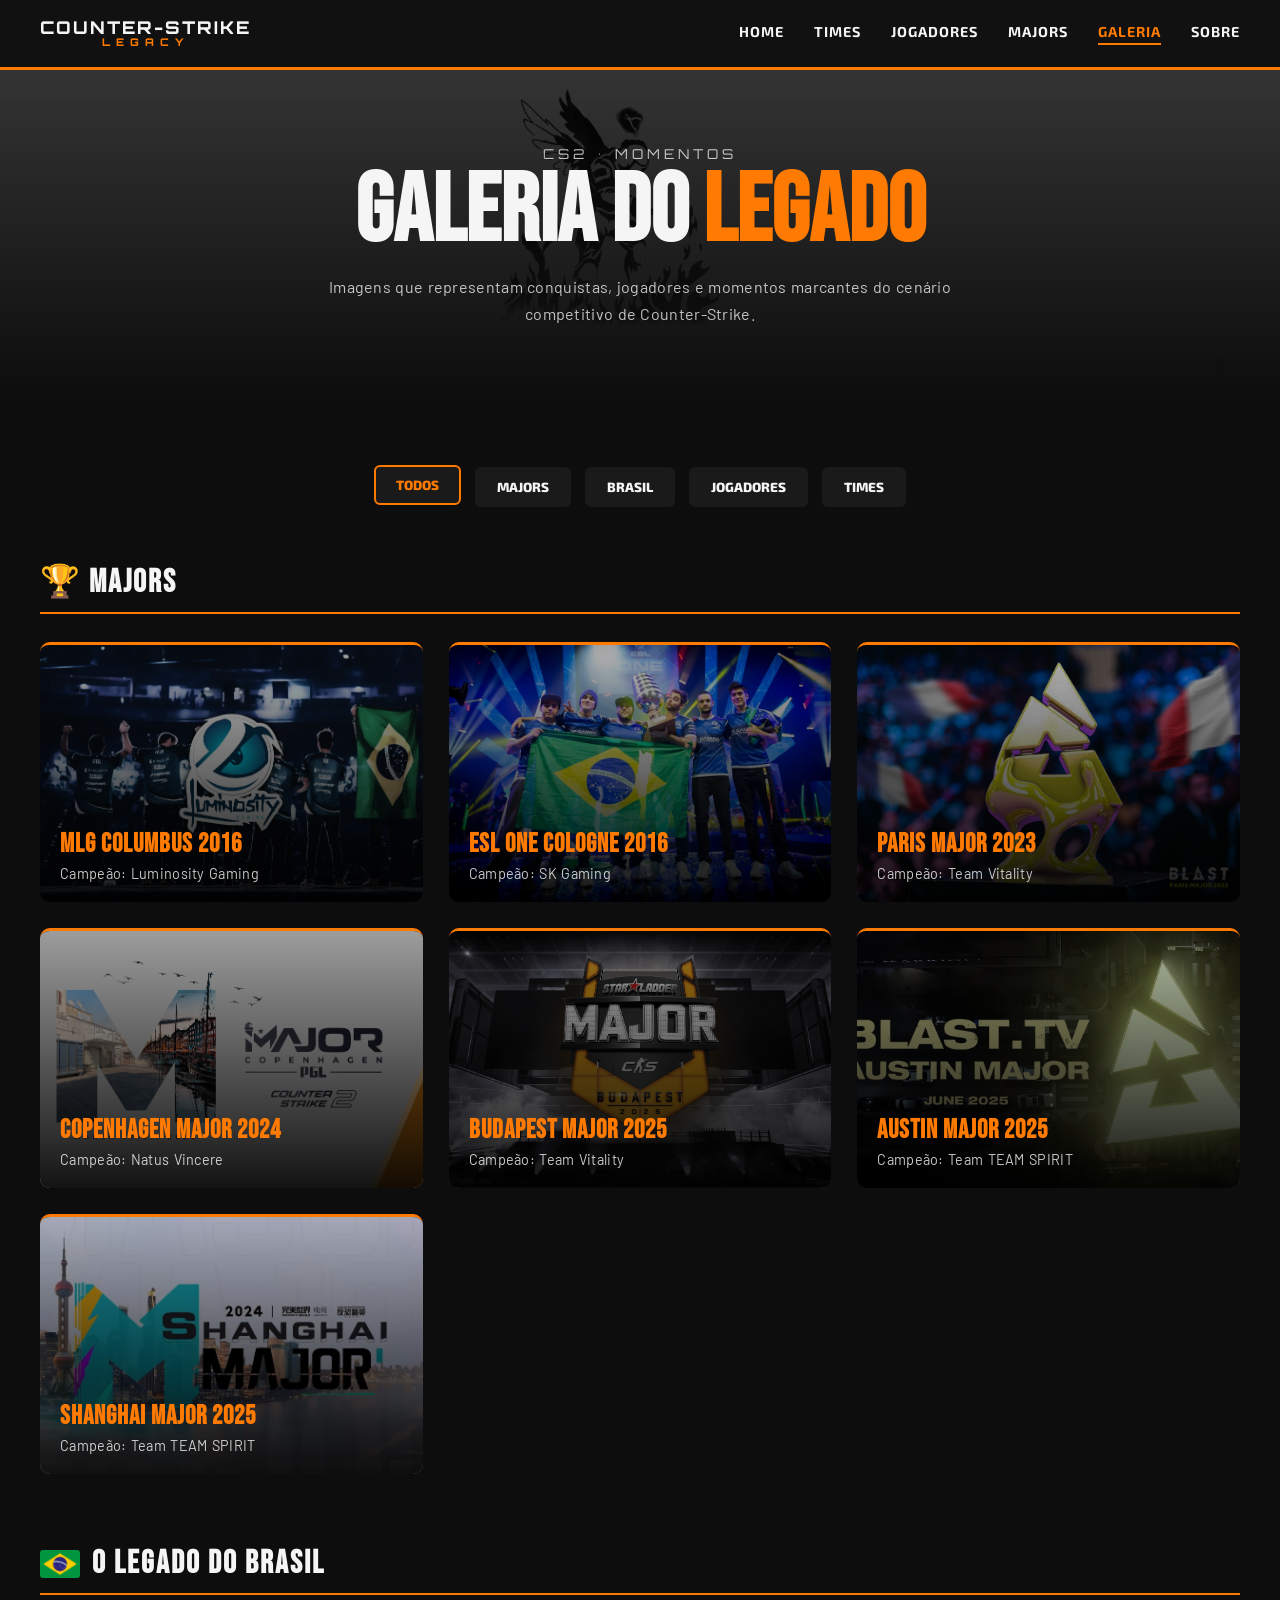
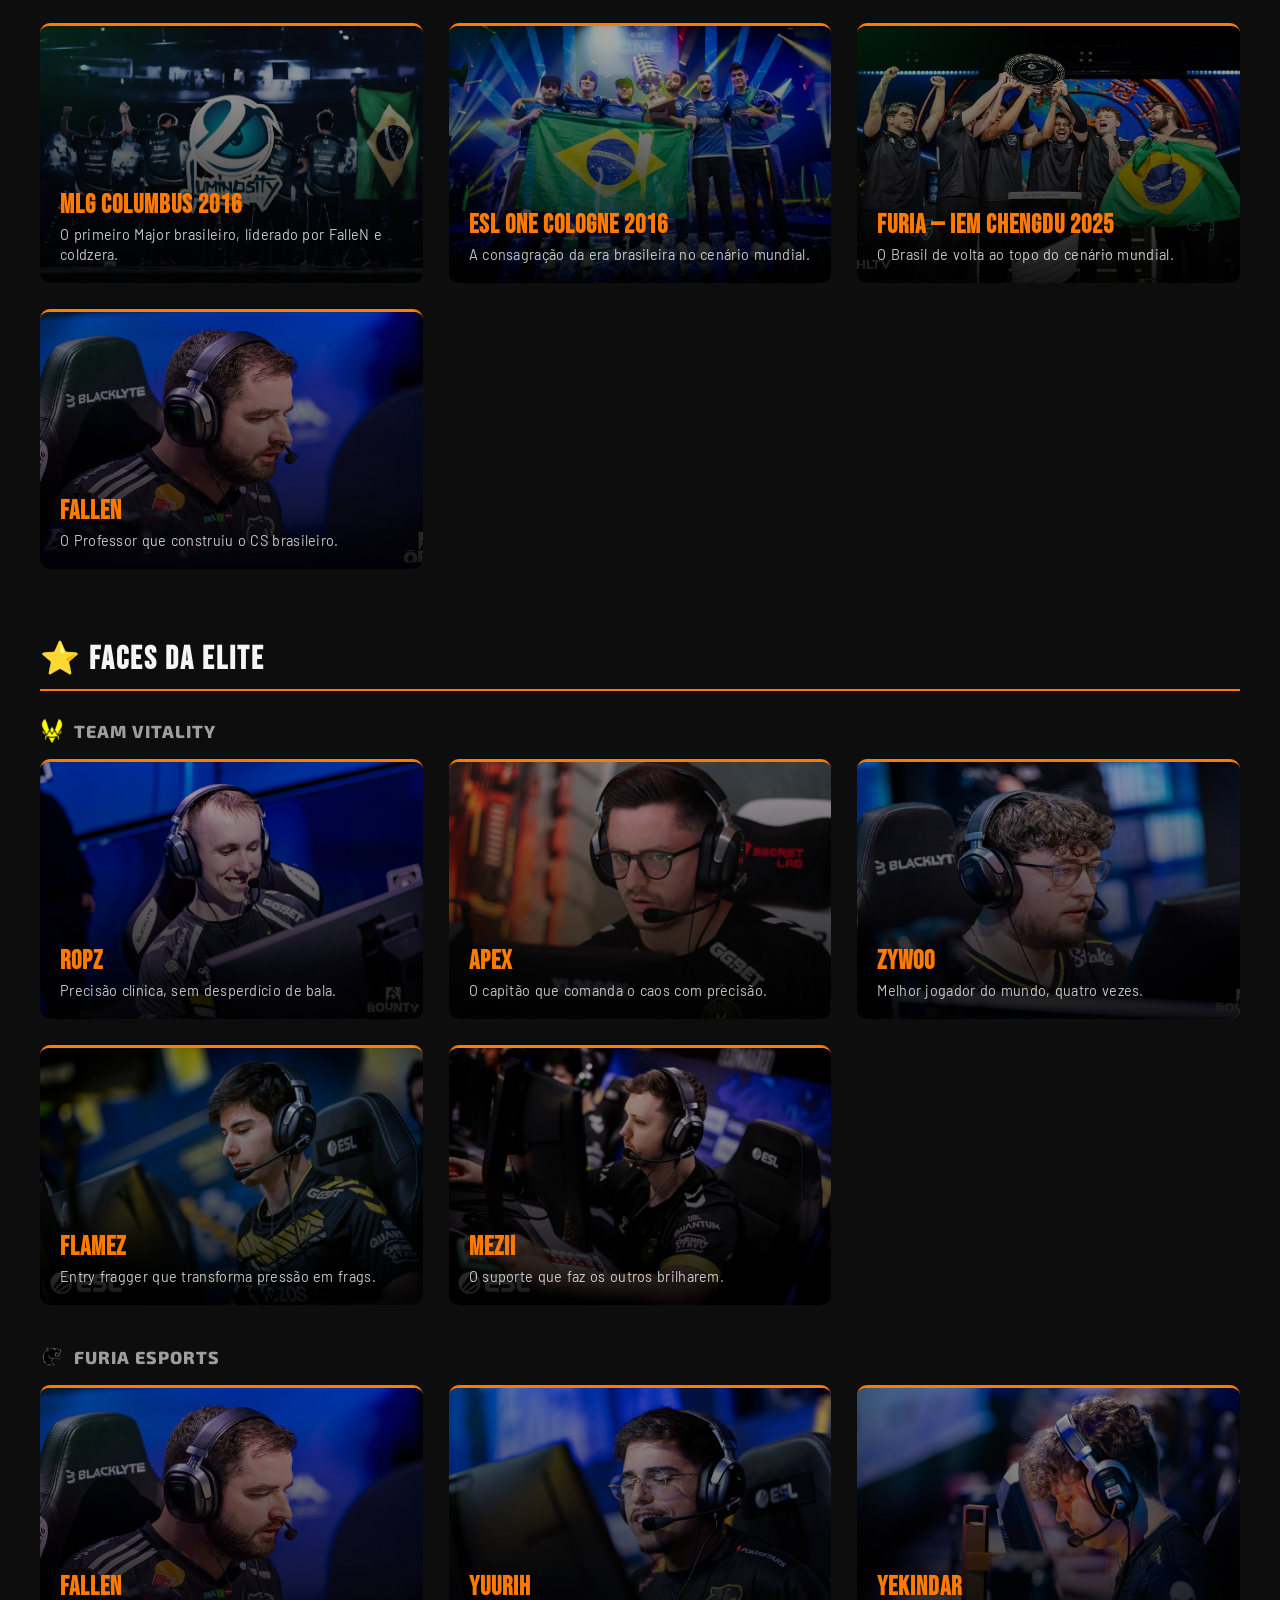
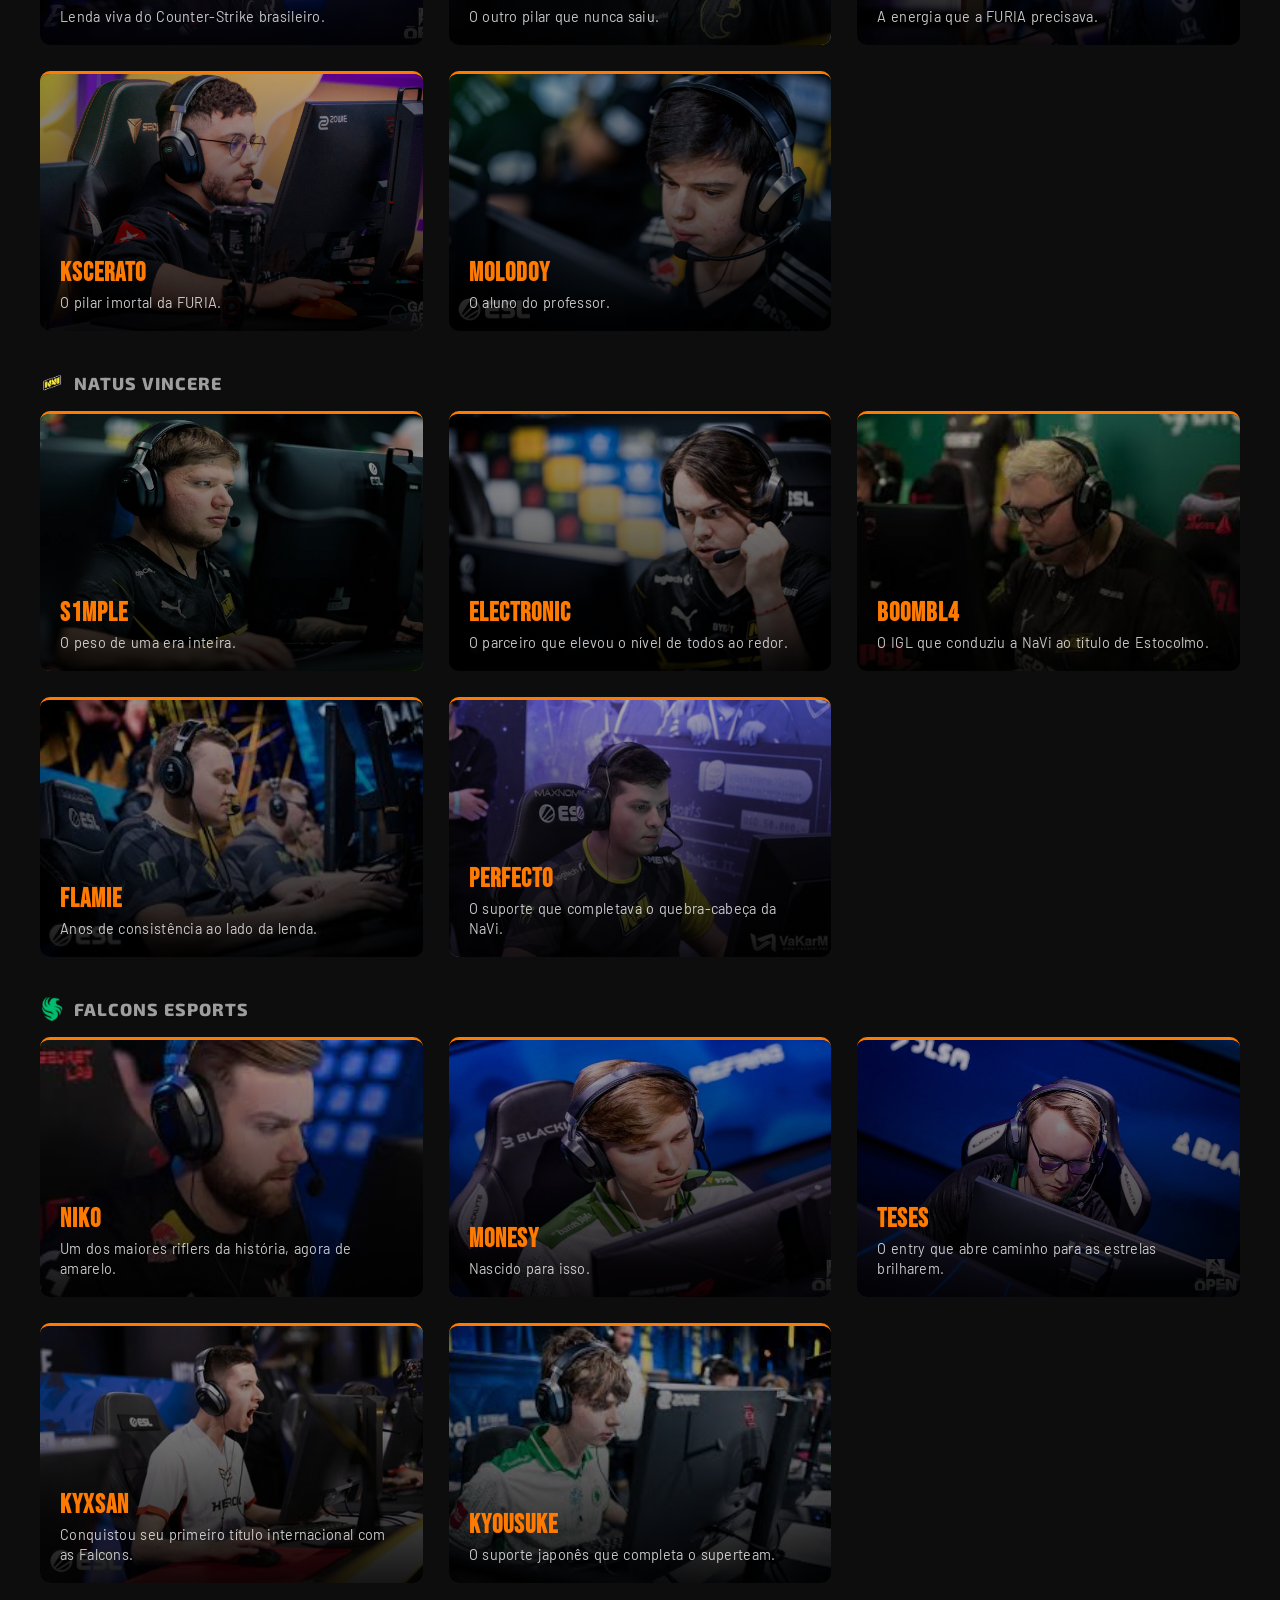
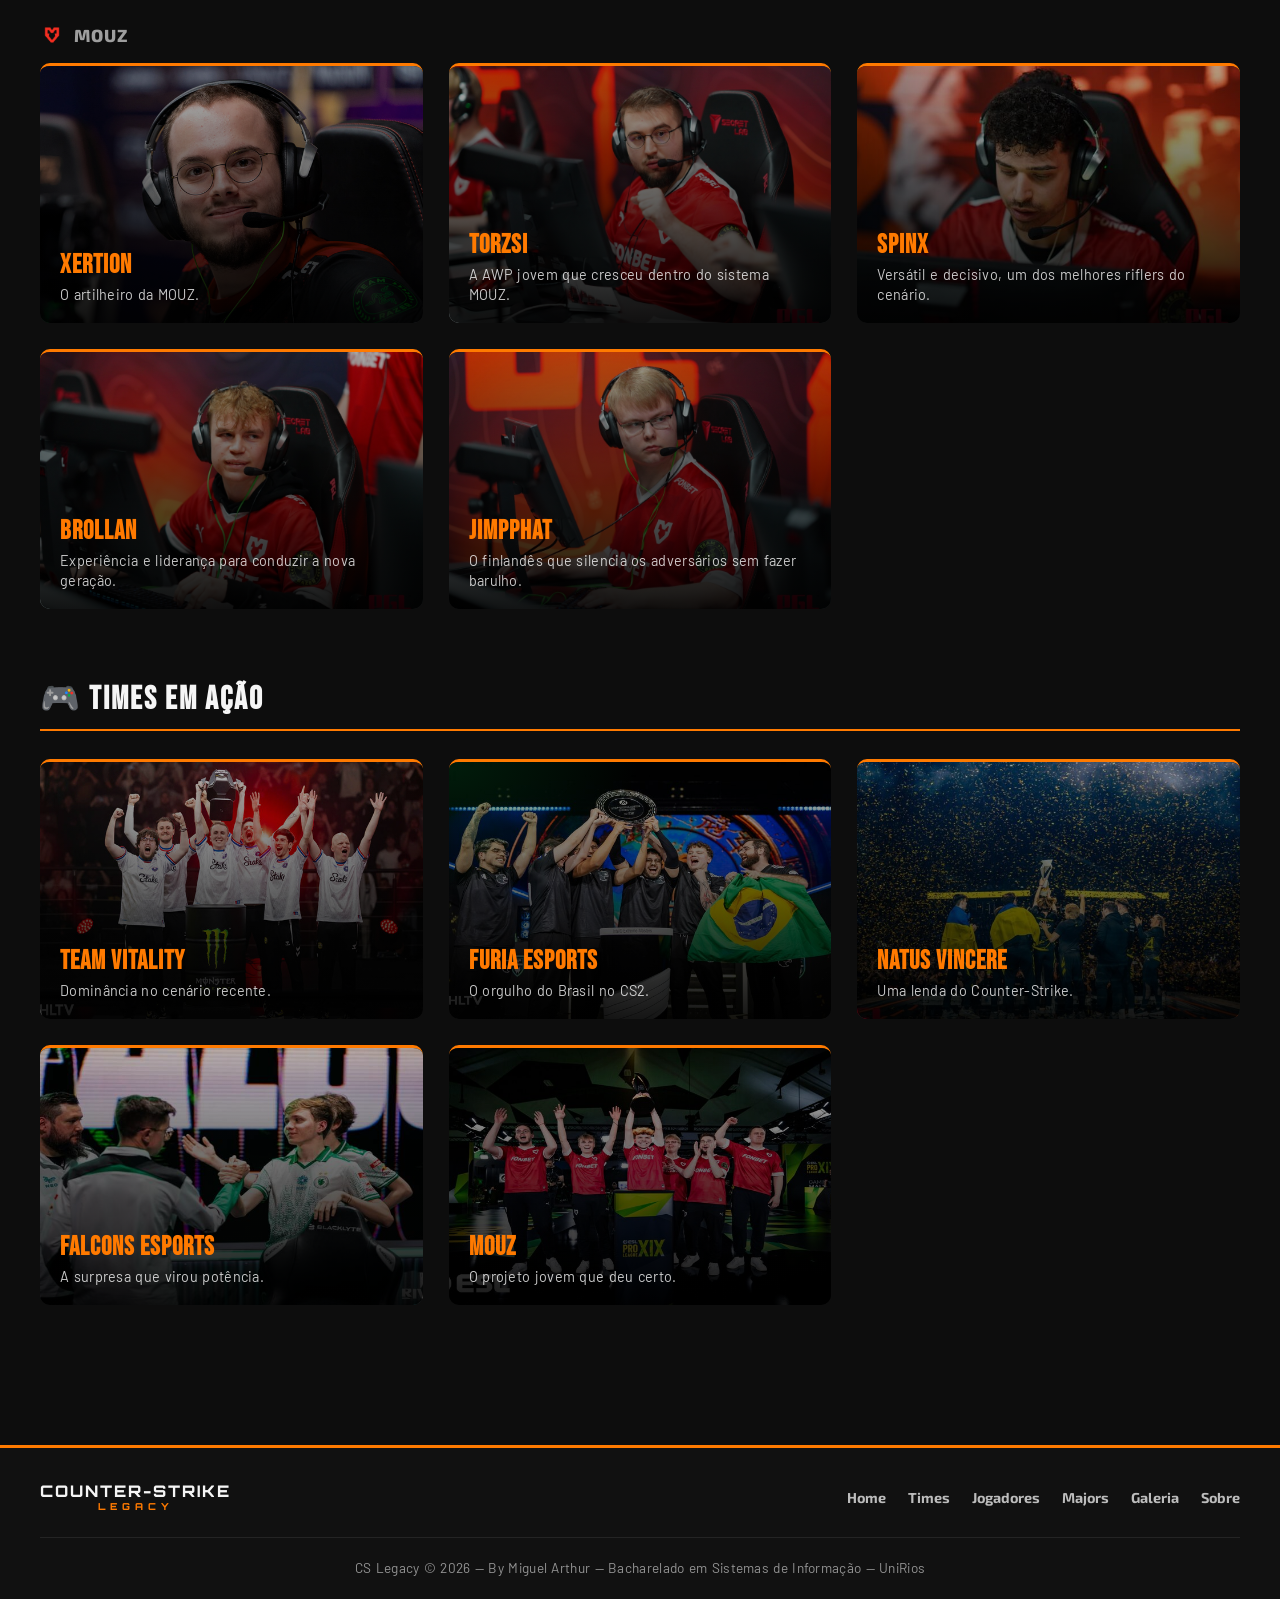
==== pages/galeria.html @ 5a8bf79b "v1.0 conclusão da galeria e refinamento geral da interface do site  * Criação da página Galeria com " ====
<!DOCTYPE html>
<html lang="pt-BR">

<head>
    <meta charset="UTF-8">
    <meta name="viewport" content="width=device-width, initial-scale=1.0">
    <title>CS Legacy — Galeria</title>

    <link rel="stylesheet" href="../css/style.css">
    <link rel="stylesheet" href="../css/galeria.css">

    <link href="https://fonts.googleapis.com/css2?family=Barlow:wght@400;600&family=Bebas+Neue&family=Exo+2:wght@700;800&family=Orbitron:wght@700;800&display=swap" rel="stylesheet">
</head>

<body>

    <header id="cabecalho">
        <a href="../index.html" id="logo">
            COUNTER-STRIKE <span>LEGACY</span>
        </a>

        <button id="menu-toggle" aria-label="Abrir menu">
            ☰
        </button>

        <nav id="nav-principal">
            <a href="../index.html" class="nav-link">Home</a>
            <a href="times.html" class="nav-link">Times</a>
            <a href="jogadores.html" class="nav-link">Jogadores</a>
            <a href="majors.html" class="nav-link">Majors</a>
            <a href="galeria.html" class="nav-link ativo">Galeria</a>
            <a href="sobre.html" class="nav-link">Sobre</a>
        </nav>
    </header>

    <main>

        <section id="galeria-hero">
            <p class="section-tag">CS2 • MOMENTOS</p>
            <h1>Galeria do <span>Legado</span></h1>
            <p>Imagens que representam conquistas, jogadores e momentos marcantes do cenário competitivo de Counter-Strike.</p>
        </section>

        <section id="galeria-section">

            <!-- FILTROS -->
            <div id="filtros-galeria">
                <button class="filtro-btn ativo" data-filter="todos">Todos</button>
                <button class="filtro-btn" data-filter="majors">Majors</button>
                <button class="filtro-btn" data-filter="brasil">Brasil</button>
                <button class="filtro-btn" data-filter="jogadores">Jogadores</button>
                <button class="filtro-btn" data-filter="times">Times</button>
            </div>

            <!-- ===================== -->
            <!-- SEÇÃO: MAJORS         -->
            <!-- ===================== -->
            <div class="galeria-secao" data-secao="todos majors">
                <h2 class="secao-titulo">🏆 Majors</h2>
                <div class="galeria-grid">

                    <article class="galeria-card" data-category="brasil majors">
                        <img src="../images/ui/majors/columbos.jpg" alt="MLG Columbus 2016">
                        <div class="galeria-info">
                            <h3>MLG Columbus 2016</h3>
                            <p>Campeão: Luminosity Gaming</p>
                        </div>
                    </article>

                    <article class="galeria-card" data-category="brasil majors">
                        <img src="../images/ui/majors/cologne.jpg" alt="ESL One Cologne 2016">
                        <div class="galeria-info">
                            <h3>ESL One Cologne 2016</h3>
                            <p>Campeão: SK Gaming</p>
                        </div>
                    </article>

                    <article class="galeria-card" data-category="majors">
                        <img src="../images/ui/majors/paris.jpg" alt="Paris Major 2023">
                        <div class="galeria-info">
                            <h3>Paris Major 2023</h3>
                            <p>Campeão: Team Vitality</p>
                        </div>
                    </article>

                    <article class="galeria-card" data-category="majors">
                        <img src="../images/ui/majors/copenhagen.jpeg" alt="Copenhagen Major 2024">
                        <div class="galeria-info">
                            <h3>Copenhagen Major 2024</h3>
                            <p>Campeão: Natus Vincere</p>
                        </div>
                    </article>

                    <article class="galeria-card" data-category="majors">
                        <img src="../images/ui/majors/budapest.png" alt="Budapest Major 2025">
                        <div class="galeria-info">
                            <h3>Budapest Major 2025</h3>
                            <p>Campeão: Team Vitality</p>
                        </div>
                    </article>
                    <article class="galeria-card" data-category="majors">
                        <img src="../images/ui/majors/austin.jpg" alt="Austin Major 2025">
                        <div class="galeria-info">
                            <h3>Austin Major 2025</h3>
                            <p>Campeão: Team TEAM SPIRIT</p>
                        </div>
                    </article>
                    <article class="galeria-card" data-category="majors">
                        <img src="../images/ui/majors/shanghai.jpeg" alt="Shanghai Major 2025">
                        <div class="galeria-info">
                            <h3>Shanghai Major 2025</h3>
                            <p>Campeão: Team TEAM SPIRIT</p>
                        </div>
                    </article>
                </div>
            </div>

            <!-- ========================== -->
            <!-- SEÇÃO: O LEGADO DO BRASIL  -->
            <!-- ========================== -->
            <div class="galeria-secao" data-secao="todos brasil">
                <h2 class="secao-titulo">
                    <img src="../images/ui/bandeiras/brazil.svg.png" alt="Bandeira do Brasil" class="bandeira-titulo">
                    O Legado do Brasil
                </h2>
                <div class="galeria-grid">

                    <article class="galeria-card card-brasil" data-category="brasil majors">
                        <img src="../images/ui/majors/columbos.jpg" alt="Luminosity Gaming no MLG Columbus 2016">
                        <div class="galeria-info">
                            <h3>MLG Columbus 2016</h3>
                            <p>O primeiro Major brasileiro, liderado por FalleN e coldzera.</p>
                        </div>
                    </article>

                    <article class="galeria-card card-brasil" data-category="brasil majors">
                        <img src="../images/ui/majors/cologne.jpg" alt="SK Gaming campeã da ESL One Cologne 2016">
                        <div class="galeria-info">
                            <h3>ESL One Cologne 2016</h3>
                            <p>A consagração da era brasileira no cenário mundial.</p>
                        </div>
                    </article>

                    <article class="galeria-card card-brasil" data-category="brasil">
                        <img src="../images/times/furia/win1.jpg" alt="FURIA campeã do IEM Chengdu 2025">
                        <div class="galeria-info">
                            <h3>FURIA — IEM Chengdu 2025</h3>
                            <p>O Brasil de volta ao topo do cenário mundial.</p>
                        </div>
                    </article>

                    <article class="galeria-card card-brasil" data-category="brasil jogadores">
                        <img src="../images/jogadores/fallen.jpg" alt="FalleN">
                        <div class="galeria-info">
                            <h3>FalleN</h3>
                            <p>O Professor que construiu o CS brasileiro.</p>
                        </div>
                    </article>

                </div>
            </div>

            <!-- ======================= -->
            <!-- SEÇÃO: FACES DA ELITE   -->
            <!-- ======================= -->
            <div class="galeria-secao" data-secao="todos jogadores">
                <h2 class="secao-titulo">⭐ Faces da Elite</h2>

                <!-- VITALITY -->
                <div class="time-grupo">
                    <h3 class="time-subtitulo">
                        <img src="../images/logos/vitalitylogo.png" alt="Vitality" class="logo-subtitulo">
                        Team Vitality
                    </h3>
                    <div class="galeria-grid">
                        <article class="galeria-card" data-category="jogadores">
                            <img src="../images/jogadores/ropz.jpg" alt="Ropz">
                            <div class="galeria-info">
                                <h3>Ropz</h3>
                                <p>Precisão clínica, sem desperdício de bala.</p>
                            </div>
                        </article>
                        <article class="galeria-card" data-category="jogadores">
                            <img src="../images/jogadores/apex.jpg" alt="apEX">
                            <div class="galeria-info">
                                <h3>apEX</h3>
                                <p>O capitão que comanda o caos com precisão.</p>
                            </div>
                        </article>
                        <article class="galeria-card" data-category="jogadores">
                            <img src="../images/jogadores/zywoo.jpg" alt="ZywOo">
                            <div class="galeria-info">
                                <h3>ZywOo</h3>
                                <p>Melhor jogador do mundo, quatro vezes.</p>
                            </div>
                        </article>
                        <article class="galeria-card" data-category="jogadores">
                            <img src="../images/jogadores/flamez.jpg" alt="FlameZ">
                            <div class="galeria-info">
                                <h3>FlameZ</h3>
                                <p>Entry fragger que transforma pressão em frags.</p>
                            </div>
                        </article>
                        <article class="galeria-card" data-category="jogadores">
                            <img src="../images/jogadores/mezii.jpg" alt="Mezii">
                            <div class="galeria-info">
                                <h3>Mezii</h3>
                                <p>O suporte que faz os outros brilharem.</p>
                            </div>
                        </article>
                    </div>

                </div>

                <!-- FURIA -->
                <div class="time-grupo">
                    <h3 class="time-subtitulo">
                        <img src="../images/logos/furialogo.png" alt="FURIA" class="logo-subtitulo">
                        FURIA Esports
                    </h3>
                    <div class="galeria-grid">
                        <article class="galeria-card card-brasil" data-category="jogadores brasil">
                            <img src="../images/jogadores/fallen.jpg" alt="FalleN">
                            <div class="galeria-info">
                                <h3>FalleN</h3>
                                <p>Lenda viva do Counter-Strike brasileiro.</p>
                            </div>
                        </article>
                        <article class="galeria-card card-brasil" data-category="jogadores brasil">
                            <img src="../images/jogadores/yuurih.jpg" alt="yuurih">
                            <div class="galeria-info">
                                <h3>yuurih</h3>
                                <p>O outro pilar que nunca saiu.</p>
                            </div>
                        </article>
                        <article class="galeria-card card-brasil" data-category="jogadores brasil">
                            <img src="../images/jogadores/yekindar.jpg" alt="yekindar">
                            <div class="galeria-info">
                                <h3>yekindar</h3>
                                <p>A energia que a FURIA precisava.</p>
                            </div>
                        </article>
                        <article class="galeria-card card-brasil" data-category="jogadores brasil">
                            <img src="../images/jogadores/kscerato.png" alt="KSCERATO">
                            <div class="galeria-info">
                                <h3>KSCERATO</h3>
                                <p>O pilar imortal da FURIA.</p>
                            </div>
                        </article>
                        <article class="galeria-card card-brasil" data-category="jogadores brasil">
                            <img src="../images/jogadores/molodoy.jpg" alt="molodoy">
                            <div class="galeria-info">
                                <h3>molodoy</h3>
                                <p>O aluno do professor.</p>
                            </div>
                        </article>
                    </div>
                </div>

                <!-- NAVI -->
                <div class="time-grupo">
                    <h3 class="time-subtitulo">
                        <img src="../images/logos/navilogo.png" alt="NaVi" class="logo-subtitulo">
                        Natus Vincere
                    </h3>
                    <div class="galeria-grid">
                        <article class="galeria-card" data-category="jogadores">
                            <img src="../images/jogadores/s1mple.jpg" alt="s1mple">
                            <div class="galeria-info">
                                <h3>s1mple</h3>
                                <p>O peso de uma era inteira.</p>
                            </div>
                        </article>
                         <article class="galeria-card" data-category="jogadores">
                            <img src="../images/jogadores/electronic.jpg" alt="electronic">
                            <div class="galeria-info">
                                <h3>electroNic</h3>
                                <p>O parceiro que elevou o nível de todos ao redor.</p>
                            </div>
                        </article>
                         <article class="galeria-card" data-category="jogadores">
                            <img src="../images/jogadores/boombl4.jpg" alt="boombl4">
                            <div class="galeria-info">
                                <h3>boombl4</h3>
                                <p>O IGL que conduziu a NaVi ao título de Estocolmo.</p>
                            </div>
                        </article>
                         <article class="galeria-card" data-category="jogadores">
                            <img src="../images/jogadores/flamie.jpg" alt="flamie">
                            <div class="galeria-info">
                                <h3>flamie</h3>
                                <p>Anos de consistência ao lado da lenda.</p>
                            </div>
                        </article>
                         <article class="galeria-card" data-category="jogadores">
                            <img src="../images/jogadores/perfecto.jpg" alt="perfecto">
                            <div class="galeria-info">
                                <h3>perfecto</h3>
                                <p>O suporte que completava o quebra-cabeça da NaVi.</p>
                            </div>
                        </article>
                    </div>
                </div>

                <!-- FALCONS -->
                <div class="time-grupo">
                    <h3 class="time-subtitulo">
                        <img src="../images/logos/falconslogo.png" alt="Falcons" class="logo-subtitulo">
                        Falcons Esports
                    </h3>
                    <div class="galeria-grid">
                        <article class="galeria-card" data-category="jogadores">
                            <img src="../images/jogadores/niko.jpg" alt="niko">
                            <div class="galeria-info">
                                <h3>niko</h3>
                                <p>Um dos maiores riflers da história, agora de amarelo.</p>
                            </div>
                        </article>
                        <article class="galeria-card" data-category="jogadores">
                            <img src="../images/jogadores/m0nesy.jpg" alt="m0NESY">
                            <div class="galeria-info">
                                <h3>m0NESY</h3>
                                <p>Nascido para isso.</p>
                            </div>
                        </article>
                        <article class="galeria-card" data-category="jogadores">
                            <img src="../images/jogadores/teses.jpg" alt="teses">
                            <div class="galeria-info">
                                <h3>TeSeS</h3>
                                <p>O entry que abre caminho para as estrelas brilharem.</p>
                            </div>
                        </article>
                        <article class="galeria-card" data-category="jogadores">
                            <img src="../images/jogadores/kyxsan.jpg" alt="Kyxsan">
                            <div class="galeria-info">
                                <h3>Kyxsan</h3>
                                <p>Conquistou seu primeiro título internacional com as Falcons.</p>
                            </div>
                        </article>
                        <article class="galeria-card" data-category="jogadores">
                            <img src="../images/jogadores/kyousuke.jpg" alt="Kyousuke">
                            <div class="galeria-info">
                                <h3>Kyousuke</h3>
                                <p>O suporte japonês que completa o superteam.</p>
                            </div>
                        </article>
                    </div>
                </div>

                <!-- MOUZ -->
                <div class="time-grupo">
                    <h3 class="time-subtitulo">
                        <img src="../images/logos/mouzlogo.png" alt="MOUZ" class="logo-subtitulo">
                        MOUZ
                    </h3>
                    <div class="galeria-grid">
                        <article class="galeria-card" data-category="jogadores">
                            <img src="../images/jogadores/xertion.jpg" alt="xertioN">
                            <div class="galeria-info">
                                <h3>xertioN</h3>
                                <p>O artilheiro da MOUZ.</p>
                            </div>
                        </article>
                        <article class="galeria-card" data-category="jogadores">
                            <img src="../images/jogadores/torzsi.jpg" alt="Torzsi">
                            <div class="galeria-info">
                                <h3>Torzsi</h3>
                                <p>A AWP jovem que cresceu dentro do sistema MOUZ.</p>
                            </div>
                        </article>
                        <article class="galeria-card" data-category="jogadores">
                            <img src="../images/jogadores/spinx.jpg" alt="Spinx">
                            <div class="galeria-info">
                                <h3>Spinx</h3>
                                <p>Versátil e decisivo, um dos melhores riflers do cenário.</p>
                            </div>
                        </article>
                        <article class="galeria-card" data-category="jogadores">
                            <img src="../images/jogadores/brollan.jpg" alt="Brollan">
                            <div class="galeria-info">
                                <h3>Brollan</h3>
                                <p>Experiência e liderança para conduzir a nova geração.</p>
                            </div>
                        </article>
                        <article class="galeria-card" data-category="jogadores">
                            <img src="../images/jogadores/jimpphat.jpg
                            " alt="jimpphat">
                            <div class="galeria-info">
                                <h3>Jimpphat</h3>
                                <p>O finlandês que silencia os adversários sem fazer barulho.</p>
                            </div>
                        </article>
                    </div>
                </div>

            </div>

            <!-- ====================== -->
            <!-- SEÇÃO: TIMES EM AÇÃO   -->
            <!-- ====================== -->
            <div class="galeria-secao" data-secao="todos times">
                <h2 class="secao-titulo">🎮 Times em Ação</h2>
                <div class="galeria-grid">

                    <article class="galeria-card" data-category="times">
                        <img src="../images/times/vitality/win1.jpg" alt="Team Vitality">
                        <div class="galeria-info">
                            <h3>Team Vitality</h3>
                            <p>Dominância no cenário recente.</p>
                        </div>
                    </article>

                    <article class="galeria-card card-brasil" data-category="times brasil">
                        <img src="../images/times/furia/win1.jpg" alt="FURIA Esports">
                        <div class="galeria-info">
                            <h3>FURIA Esports</h3>
                            <p>O orgulho do Brasil no CS2.</p>
                        </div>
                    </article>

                    <article class="galeria-card" data-category="times">
                        <img src="../images/times/natus/win1.jpg" alt="Natus Vincere">
                        <div class="galeria-info">
                            <h3>Natus Vincere</h3>
                            <p>Uma lenda do Counter-Strike.</p>
                        </div>
                    </article>

                    <article class="galeria-card" data-category="times">
                        <img src="../images/times/falcons/win1.jpg" alt="Falcons Esports">
                        <div class="galeria-info">
                            <h3>Falcons Esports</h3>
                            <p>A surpresa que virou potência.</p>
                        </div>
                    </article>

                    <article class="galeria-card" data-category="times">
                        <img src="../images/times/mouz/win1.jpg" alt="MOUZ">
                        <div class="galeria-info">
                            <h3>MOUZ</h3>
                            <p>O projeto jovem que deu certo.</p>
                        </div>
                    </article>

                </div>
            </div>

        </section>

    </main>

    <!-- MODAL -->
    <div id="modal-galeria" class="modal-hidden">

        <button id="fechar-modal">&times;</button>

        <button id="modal-prev" class="modal-nav">&#10094;</button>

        <img id="modal-img" src="" alt="">

        <button id="modal-next" class="modal-nav">&#10095;</button>

        <div id="modal-texto">
            <h3 id="modal-titulo"></h3>
            <p id="modal-descricao"></p>
        </div>

    </div>

    <footer id="rodape">

        <div id="footer-top">

            <a href="index.html" id="footer-logo">
                COUNTER-STRIKE <span>LEGACY</span>
            </a>

            <nav id="footer-nav">
                <a href="index.html">Home</a>
                <a href="times.html">Times</a>
                <a href="jogadores.html">Jogadores</a>
                <a href="majors.html">Majors</a>
                <a href="galeria.html">Galeria</a>
                <a href="sobre.html">Sobre</a>
            </nav>

        </div>

        <div id="footer-bottom">
            <p>
                CS Legacy © 2026 — By Miguel Arthur — Bacharelado em Sistemas de Informação — UniRios
            </p>
        </div>

    </footer>

    <script src="../js/menu.js"></script>
    <script src="../js/header.js"></script>
    <script src="../js/galeria.js"></script>

</body>
</html>
---- css/style.css ----
/* =============================================
   style.css — Estilos globais (todas as páginas)
   Projeto CS Legacy — Miguel Arthur
   ============================================= */

/* === Variáveis de cor === */
:root {
    --laranja: #FF7A00;
    --laranja-escuro: #cc6200;
    --preto: #111111;
    --preto-card: #1A1A1A;
    --branco: #F5F5F5;
    --texto: #161616;
}

/* === Reset básico === */
* {
    box-sizing: border-box;
    margin: 0;
    padding: 0;
}

body {
    font-family: 'Barlow', 'Segoe UI', Tahoma, Geneva, Verdana, sans-serif;
    background: #0d0d0d;
    color: var(--branco);
    min-width: 320px;
}

h1, h2, h3 {
    font-family: 'Exo 2', sans-serif;
    font-weight: 800;
}

p {
    line-height: 1.7;
    letter-spacing: 0.3px;
    word-spacing: 1px;
}

a {
    text-decoration: none;
    color: inherit;
}

/* === Parte do Header === */
#cabecalho {
    position: fixed;
    top: 0;
    left: 0;
    width: 100%;
    height: 70px;
    background-color: var(--preto);
    border-bottom: 3px solid var(--laranja);
    display: flex;
    align-items: center;
    justify-content: space-between;
    padding: 0 40px;
    z-index: 100;
}

#cabecalho.scrolled {
    background-color: rgba(17, 17, 17, 0.7);
    backdrop-filter: blur(10px);
}

#logo {
    font-family: 'Orbitron', sans-serif;
    font-size: 1.1rem;
    font-weight: 800;
    color: var(--branco);
    letter-spacing: 2px;
    text-transform: uppercase;
    text-decoration: none;
    line-height: 1.1;
}

#logo span {
    color: var(--laranja);
    display: block;
    font-size: 0.6em;
    letter-spacing: 6px;
    text-align: center;
}

#brasil {
    width: 50px;
    height: auto;
    border-radius: 4px;
}

/* === NAV === */
#nav-principal {
    display: flex;
    gap: 30px;
    align-items: center;
}

.nav-link {
    font-family: 'Exo 2', sans-serif;
    font-weight: 700;
    font-size: 0.9rem;
    letter-spacing: 1px;
    color: var(--branco);
    text-transform: uppercase;
    padding-bottom: 3px;
    border-bottom: 2px solid transparent;
    transition: color 0.2s ease, border-color 0.2s ease;
}

/* Hover e página ativa ficam com laranja embaixo */
.nav-link:hover,
.nav-link.ativo {
    color: var(--laranja);
    border-bottom: 2px solid var(--laranja);
}

/* === FOOTER === */
#rodape {
    background-color: var(--preto);
    border-top: 3px solid var(--laranja);

    padding: 35px 40px 20px;

    display: flex;
    flex-direction: column;
    gap: 25px;
}

#footer-top {
    display: flex;
    align-items: center;
    justify-content: space-between;
    gap: 30px;

    max-width: 1400px;
    width: 100%;
    margin: 0 auto;
}

#footer-logo {
    font-family: 'Orbitron', sans-serif;
    font-size: 1rem;
    font-weight: 800;
    color: var(--branco);
    letter-spacing: 2px;
    text-transform: uppercase;
    line-height: 1.1;
}

#footer-logo span {
    display: block;
    color: var(--laranja);
    font-size: 0.6em;
    letter-spacing: 5px;
    text-align: center;
}

#footer-nav {
    display: flex;
    flex-wrap: wrap;
    justify-content: center;
    gap: 22px;
}

#footer-nav a {
    font-family: 'Exo 2', sans-serif;
    font-size: 0.9rem;
    font-weight: 700;
    color: rgba(255,255,255,0.72);

    transition: color 0.2s ease;
}

#footer-nav a:hover {
    color: var(--laranja);
}

#footer-bottom {
    border-top: 1px solid rgba(255,255,255,0.08);
    padding-top: 18px;

    text-align: center;
}

#footer-bottom p {
    color: rgba(255, 255, 255, 0.55);
    font-size: 0.85rem;
    letter-spacing: 0.3px;
}

/* === MENU MOBILE === */

#menu-toggle {
    display: none;
    background: none;
    border: none;
    color: var(--branco);
    font-size: 2rem;
   cursor: pointer;
}

/* === Responsividade Mobile === */
@media (max-width: 768px) {
    #cabecalho {
        padding: 0 20px;
    }

    #logo {
        font-size: 0.85rem;
        height: auto;
    }

    #menu-toggle {
        display: block;
        z-index: 101;
    }

    #nav-principal {
        position: absolute;
        top: 70px;
        left: 0;

        width: 100%;
        background-color: rgba(17, 17, 17, 0.97);
        border-bottom: 3px solid var(--laranja);

        display: flex;
        flex-direction: column;
        align-items: center;

        gap: 0;

        max-height: 0;
        overflow: hidden;

        transition: max-height 0.3s ease;
    }

    #nav-principal.aberto {
        max-height: 360px;
    }

    .nav-link {
        width: 100%;
        text-align: center;
        padding: 16px 0;
        font-size: 0.85rem;
        border-bottom: 1px solid rgba(255,255,255,0.08);
    }

    .nav-link:hover,
    .nav-link.ativo {
        border-bottom: 1px solid rgba(255,255,255,0.08);
        color: var(--laranja);
    }
}
---- css/galeria.css ----
/* =============================================
   galeria.css — Estilos da página Galeria
   Projeto CS Legacy — Miguel Arthur
   ============================================= */

/* HERO */
#galeria-hero {
    padding: 130px 40px 70px;
    text-align: center;
    background:
        linear-gradient(rgba(0, 0, 0, 0.72), #0d0d0d),
        url("../images/ui/cs_background.jpg");
    background-size: cover;
    background-position: center;
}

.section-tag {
    font-family: 'Orbitron', sans-serif;
    font-size: 0.85rem;
    letter-spacing: 4px;
    color: var(--laranja);
    margin-bottom: 10px;
}

#galeria-hero h1 {
    font-family: 'Bebas Neue', sans-serif;
    font-size: clamp(3rem, 8vw, 6rem);
    color: var(--branco);
    line-height: 1;
}

#galeria-hero h1 span {
    color: var(--laranja);
}

#galeria-hero p {
    max-width: 700px;
    margin: 12px auto 0;
    color: rgba(255, 255, 255, 0.75);
}

/* SEÇÃO PRINCIPAL */
#galeria-section {
    padding: 70px 40px;
    background-color: #0d0d0d;
}

/* FILTROS */
#filtros-galeria {
    display: flex;
    justify-content: center;
    gap: 14px;
    flex-wrap: wrap;
    margin-bottom: 55px;
}

.filtro-btn {
    background-color: var(--preto-card);
    border: 2px solid transparent;
    color: var(--branco);
    padding: 10px 20px;
    border-radius: 6px;
    font-family: 'Exo 2', sans-serif;
    font-weight: 800;
    text-transform: uppercase;
    cursor: pointer;
    transition: 0.2s ease;
}

.filtro-btn:hover,
.filtro-btn.ativo {
    border-color: var(--laranja);
    color: var(--laranja);
    transform: translateY(-2px);
}

/* SEÇÕES DO "TODOS" */
.galeria-secao {
    max-width: 1200px;
    margin: 0 auto 70px;
}

.galeria-secao.escondida {
    display: none;
}

/* Título de cada seção */
.secao-titulo {
    font-family: 'Bebas Neue', sans-serif;
    font-size: 2rem;
    color: var(--branco);
    letter-spacing: 2px;
    margin-bottom: 28px;
    padding-bottom: 10px;
    border-bottom: 2px solid var(--laranja);
    display: flex;
    align-items: center;
    gap: 12px;
}

/* Bandeira no título */
.bandeira-titulo {
    height: 28px;
    width: auto;
    border-radius: 3px;
}

/* Subtítulo de time dentro de Faces da Elite */
.time-grupo {
    margin-bottom: 40px;
}

.time-subtitulo {
    font-family: 'Exo 2', sans-serif;
    font-size: 1.1rem;
    font-weight: 800;
    color: rgba(255, 255, 255, 0.6);
    letter-spacing: 1px;
    text-transform: uppercase;
    margin-bottom: 16px;
    display: flex;
    align-items: center;
    gap: 10px;
}

.logo-subtitulo {
    height: 24px;
    width: auto;
    object-fit: contain;
}

/* GRID */
.galeria-grid {
    display: grid;
    grid-template-columns: repeat(3, 1fr);
    gap: 26px;
    margin-bottom: 20px;
}

/* Overlay verde sutil só no canto superior esquerdo para cards do Brasil */
.card-brasil {
    border-top: 3px solid #FFD700;
}

.card-brasil::before {
    content: "";
    position: absolute;
    top: 0;
    left: 0;
    width: 50%;
    height: 50%;
    background: radial-gradient(
        ellipse at top left,
        rgba(0, 155, 58, 0.18),
        transparent 70%
    );
    z-index: 1;
    pointer-events: none;
}

/* CARD */
.galeria-card {
    position: relative;
    height: 260px;
    border-radius: 10px;
    overflow: hidden;
    cursor: pointer;
    background-color: var(--preto-card);
    border-top: 3px solid var(--laranja);
    transition: transform 0.25s ease, box-shadow 0.25s ease;
}

.galeria-card:hover {
    transform: translateY(-6px);
    box-shadow: 0 10px 28px rgba(255, 122, 0, 0.22);
}

.galeria-card img {
    width: 100%;
    height: 100%;
    object-fit: cover;
    display: block;
    filter: brightness(0.72);
    transition: transform 0.35s ease, filter 0.35s ease;
}

.galeria-card:hover img {
    transform: scale(1.05);
    filter: brightness(0.9);
}

/* Gradiente escuro sobre a imagem */
.galeria-card::after {
    content: "";
    position: absolute;
    inset: 0;
    background: linear-gradient(to bottom, transparent, rgba(0, 0, 0, 0.88));
    pointer-events: none;
}

/* Texto sobre o card */
.galeria-info {
    position: absolute;
    left: 20px;
    right: 20px;
    bottom: 18px;
    z-index: 2;
}

.galeria-info h3 {
    font-family: 'Bebas Neue', sans-serif;
    font-size: 1.6rem;
    color: var(--laranja);
    letter-spacing: 1px;
    margin-bottom: 4px;
}

.galeria-info p {
    color: rgba(255, 255, 255, 0.78);
    font-size: 0.9rem;
    line-height: 1.4;
}

/* MODAL */
#modal-galeria {
    position: fixed;
    inset: 0;
    background-color: rgba(0, 0, 0, 0.92);
    z-index: 2000;
    display: flex;
    align-items: center;
    justify-content: center;
    flex-direction: column;
    padding: 30px;
}

#modal-galeria.modal-hidden {
    display: none;
}

#modal-img {
    max-width: 90%;
    max-height: 72vh;
    object-fit: contain;
    border-radius: 10px;
    border-top: 3px solid var(--laranja);
}

#modal-texto {
    max-width: 800px;
    margin-top: 18px;
    text-align: center;
}

#modal-texto h3 {
    font-family: 'Bebas Neue', sans-serif;
    font-size: 2.4rem;
    color: var(--laranja);
}

#modal-texto p {
    color: rgba(255, 255, 255, 0.75);
}

#fechar-modal {
    position: absolute;
    top: 25px;
    right: 35px;
    background: none;
    border: none;
    color: var(--branco);
    font-size: 3rem;
    cursor: pointer;
    transition: color 0.2s ease;
}

#fechar-modal:hover {
    color: var(--laranja);
}

.modal-nav {
    position: absolute;
    top: 50%;
    transform: translateY(-50%);

    width: 48px;
    height: 48px;

    border-radius: 50%;
    border: 2px solid var(--laranja);
    background-color: rgba(0, 0, 0, 0.55);

    color: var(--branco);
    font-size: 1.6rem;
    cursor: pointer;

    z-index: 2100;
    transition: background-color 0.2s ease, color 0.2s ease;
}

#modal-prev {
    left: 40px;
}

#modal-next {
    right: 40px;
}

.modal-nav:hover {
    background-color: var(--laranja);
    color: #fff;
}


/* RESPONSIVO */
@media (max-width: 620px) {
    .modal-nav {
        width: 40px;
        height: 40px;
        font-size: 1.2rem;
    }

    #modal-prev {
        left: 15px;
    }

    #modal-next {
        right: 15px;
    }
}
@media (max-width: 1000px) {
    .galeria-grid {
        grid-template-columns: repeat(2, 1fr);
    }
}

@media (max-width: 620px) {
    #galeria-section {
        padding: 55px 22px;
    }

    .galeria-grid {
        grid-template-columns: 1fr;
    }

    .galeria-card {
        height: 240px;
    }

    #modal-img {
        max-width: 100%;
        max-height: 65vh;
    }

    #fechar-modal {
        top: 15px;
        right: 22px;
    }
}
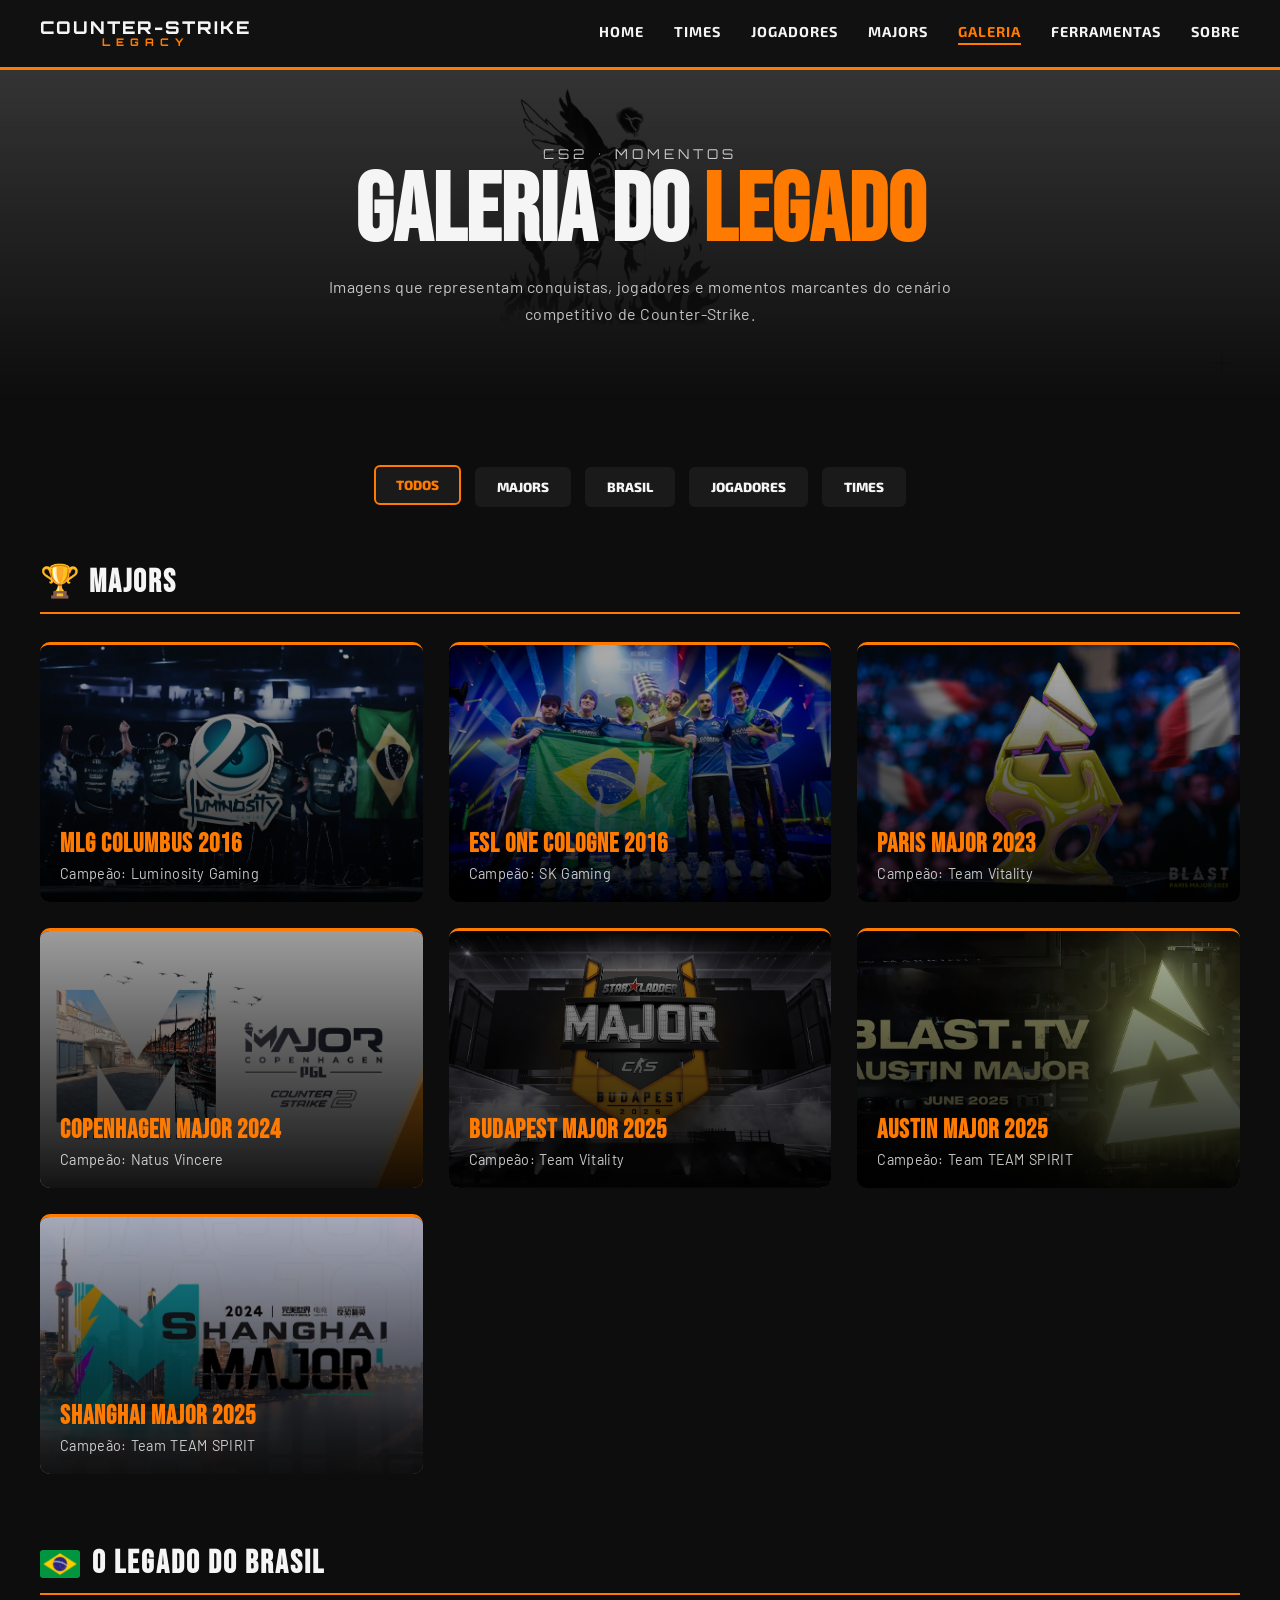
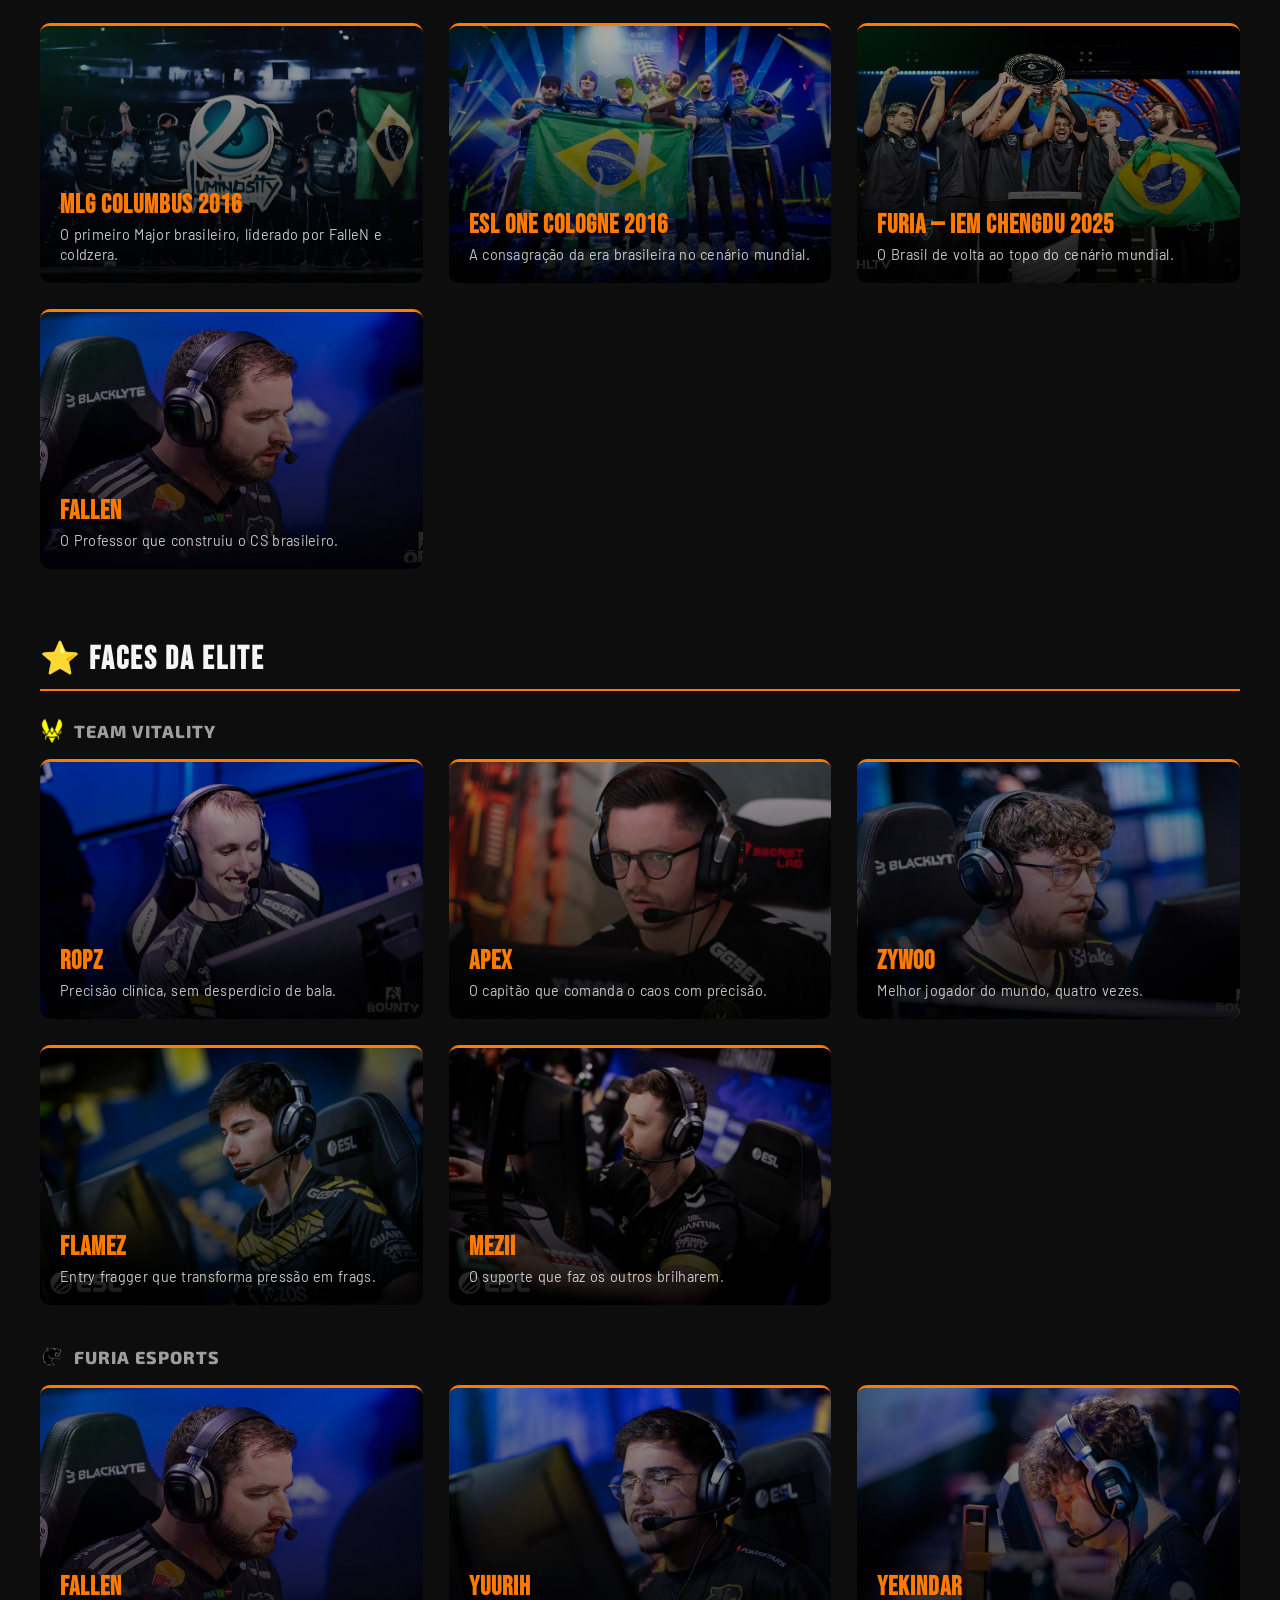
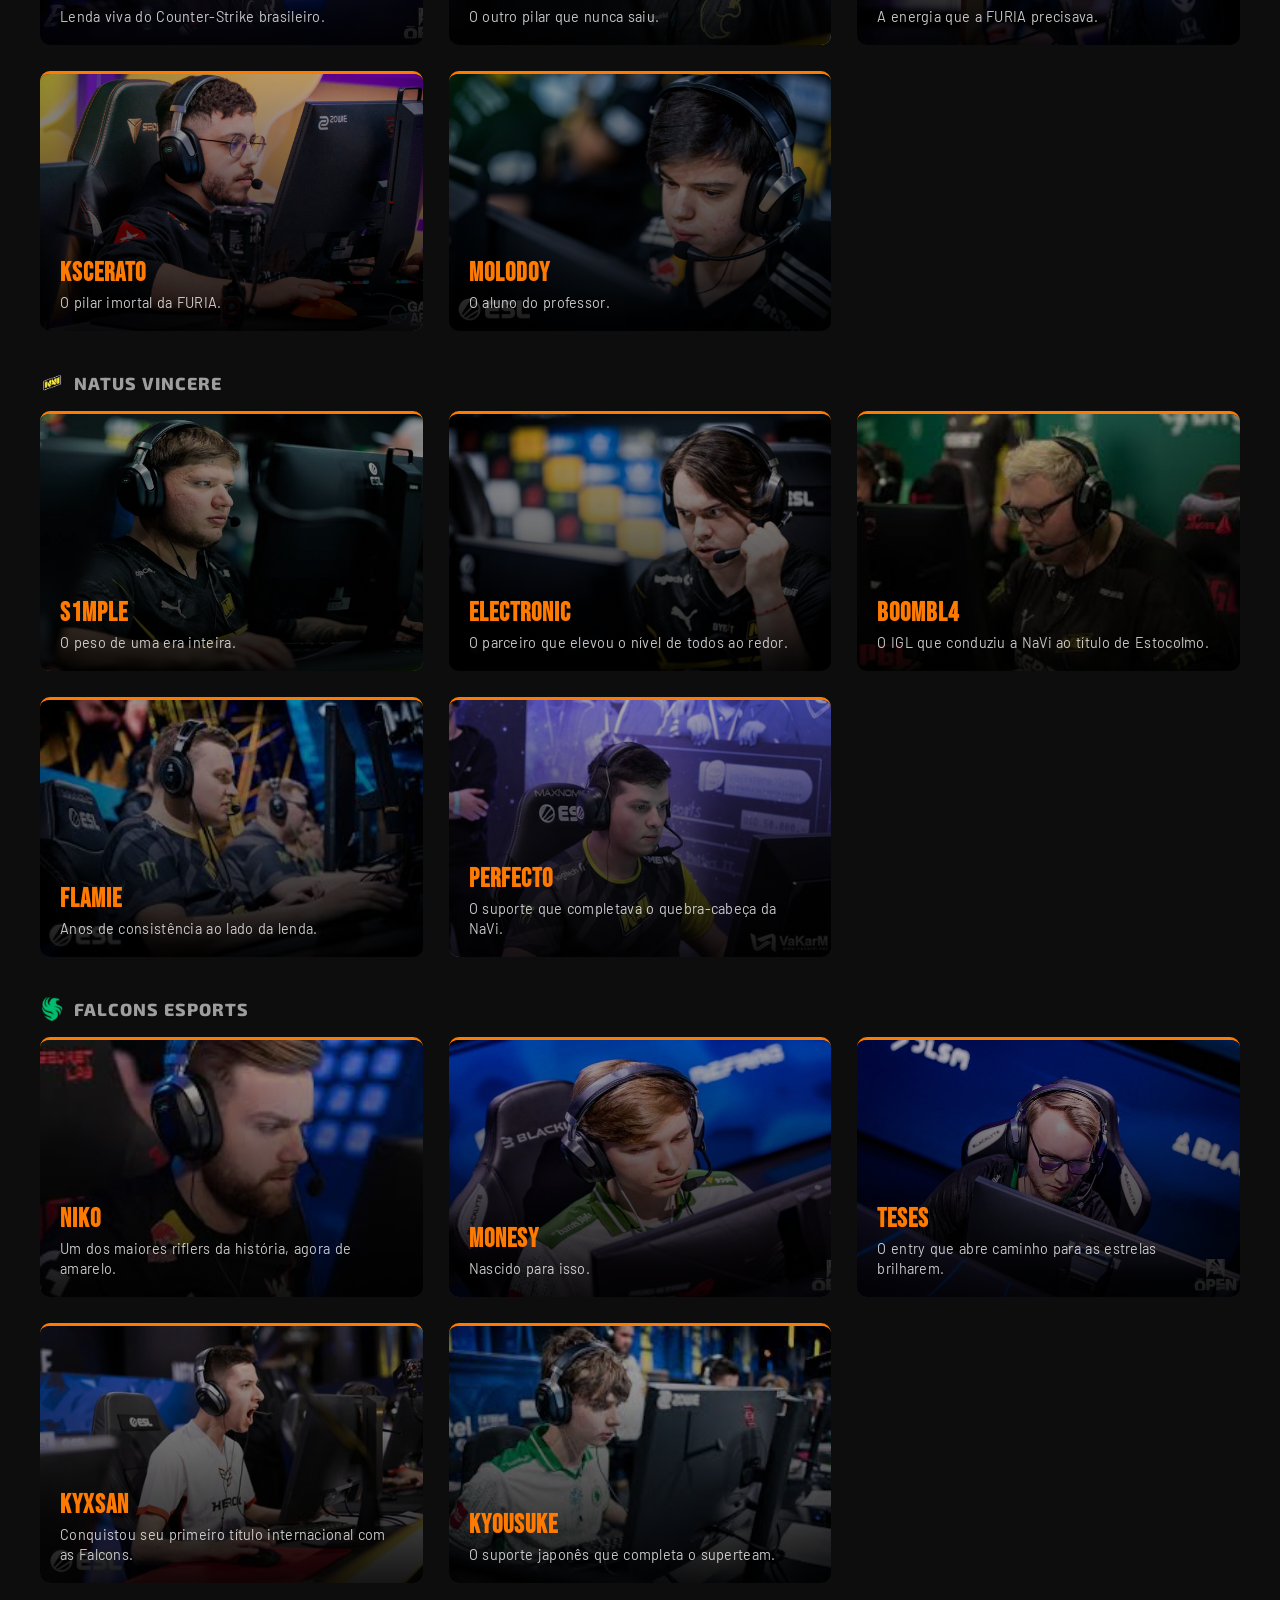
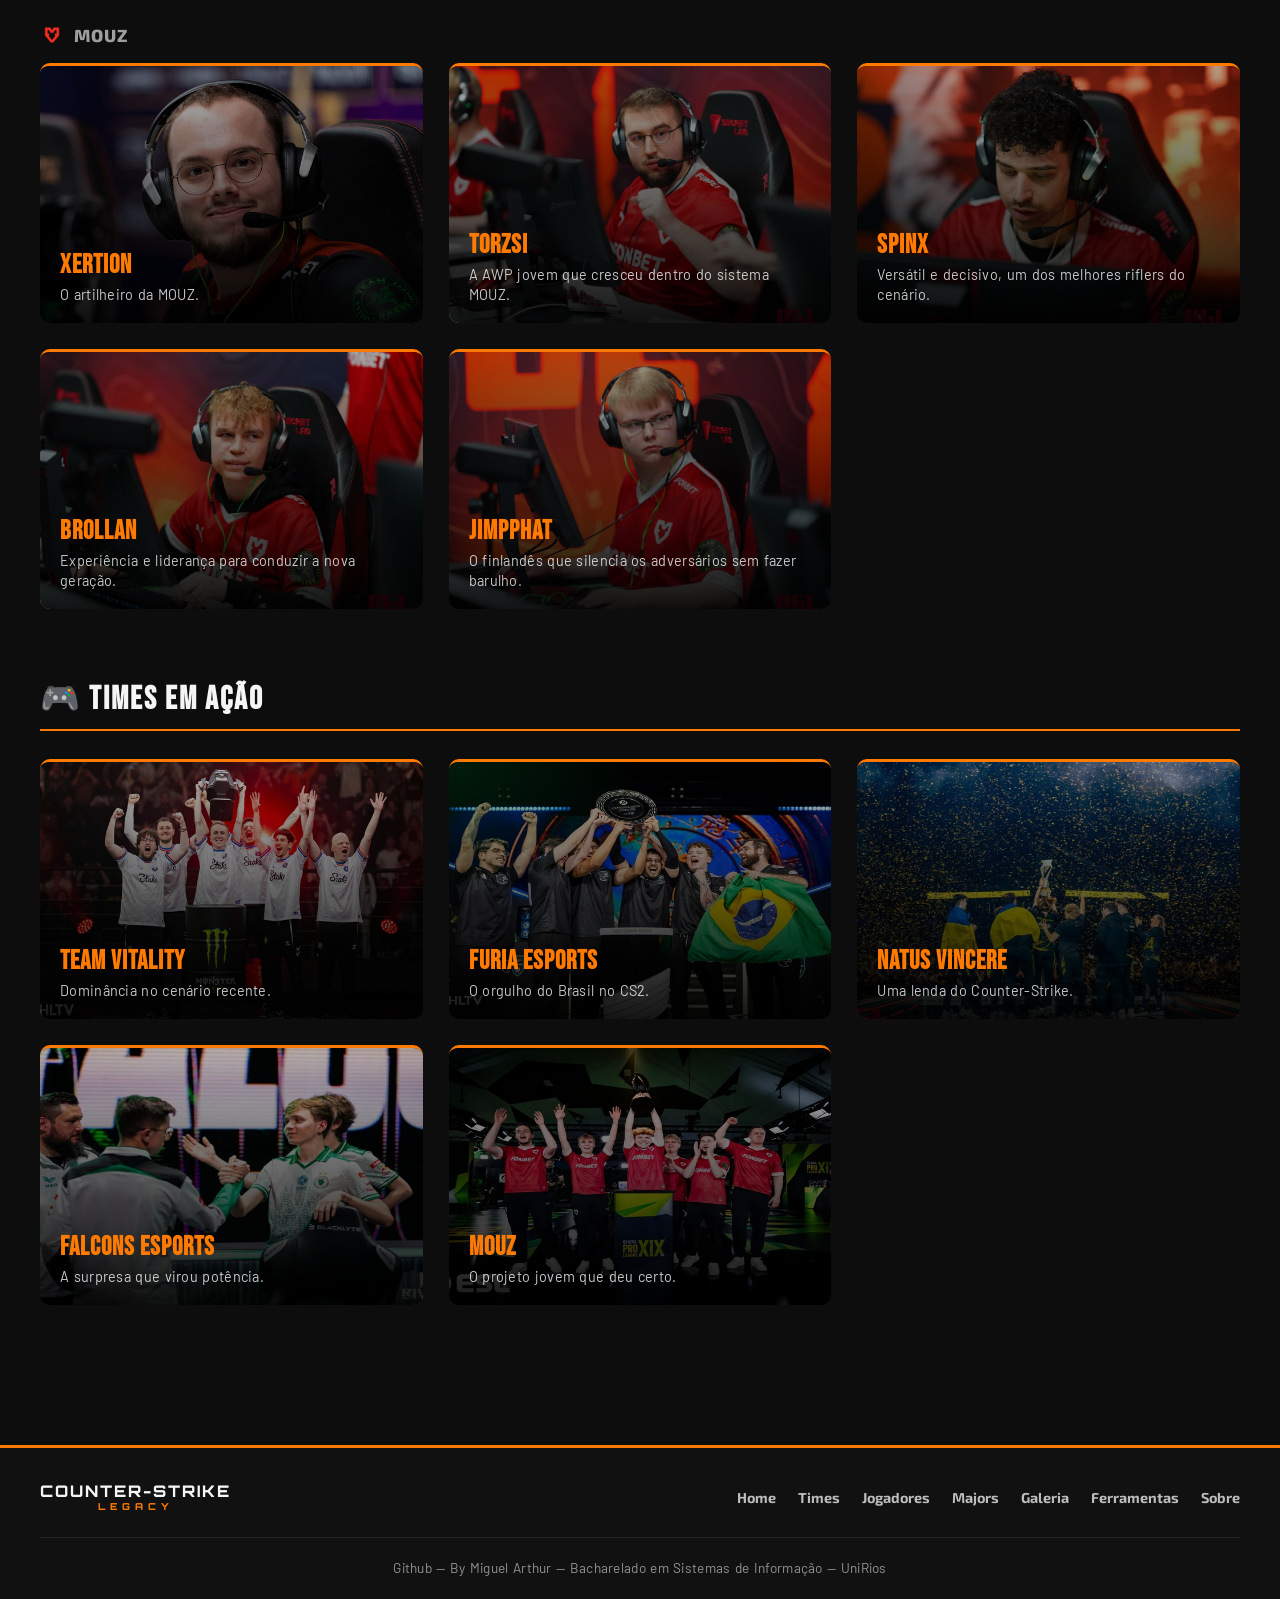
==== commit 18bc417d: "v1.5 - Adicionada nova página "Ferramentas" - Implementado conversor de sensibilidade - Implementado" ====
--- a/pages/galeria.html
+++ b/pages/galeria.html
@@ -9,7 +9,9 @@
     <link rel="stylesheet" href="../css/style.css">
     <link rel="stylesheet" href="../css/galeria.css">
 
-    <link href="https://fonts.googleapis.com/css2?family=Barlow:wght@400;600&family=Bebas+Neue&family=Exo+2:wght@700;800&family=Orbitron:wght@700;800&display=swap" rel="stylesheet">
+    <link
+        href="https://fonts.googleapis.com/css2?family=Barlow:wght@400;600&family=Bebas+Neue&family=Exo+2:wght@700;800&family=Orbitron:wght@700;800&display=swap"
+        rel="stylesheet">
 </head>
 
 <body>
@@ -29,6 +31,7 @@
             <a href="jogadores.html" class="nav-link">Jogadores</a>
             <a href="majors.html" class="nav-link">Majors</a>
             <a href="galeria.html" class="nav-link ativo">Galeria</a>
+            <a href="ferramentas.html" class="nav-link">Ferramentas</a>
             <a href="sobre.html" class="nav-link">Sobre</a>
         </nav>
     </header>
@@ -38,7 +41,8 @@
         <section id="galeria-hero">
             <p class="section-tag">CS2 • MOMENTOS</p>
             <h1>Galeria do <span>Legado</span></h1>
-            <p>Imagens que representam conquistas, jogadores e momentos marcantes do cenário competitivo de Counter-Strike.</p>
+            <p>Imagens que representam conquistas, jogadores e momentos marcantes do cenário competitivo de
+                Counter-Strike.</p>
         </section>
 
         <section id="galeria-section">
@@ -271,28 +275,28 @@
                                 <p>O peso de uma era inteira.</p>
                             </div>
                         </article>
-                         <article class="galeria-card" data-category="jogadores">
+                        <article class="galeria-card" data-category="jogadores">
                             <img src="../images/jogadores/electronic.jpg" alt="electronic">
                             <div class="galeria-info">
                                 <h3>electroNic</h3>
                                 <p>O parceiro que elevou o nível de todos ao redor.</p>
                             </div>
                         </article>
-                         <article class="galeria-card" data-category="jogadores">
+                        <article class="galeria-card" data-category="jogadores">
                             <img src="../images/jogadores/boombl4.jpg" alt="boombl4">
                             <div class="galeria-info">
                                 <h3>boombl4</h3>
                                 <p>O IGL que conduziu a NaVi ao título de Estocolmo.</p>
                             </div>
                         </article>
-                         <article class="galeria-card" data-category="jogadores">
+                        <article class="galeria-card" data-category="jogadores">
                             <img src="../images/jogadores/flamie.jpg" alt="flamie">
                             <div class="galeria-info">
                                 <h3>flamie</h3>
                                 <p>Anos de consistência ao lado da lenda.</p>
                             </div>
                         </article>
-                         <article class="galeria-card" data-category="jogadores">
+                        <article class="galeria-card" data-category="jogadores">
                             <img src="../images/jogadores/perfecto.jpg" alt="perfecto">
                             <div class="galeria-info">
                                 <h3>perfecto</h3>
@@ -471,16 +475,17 @@
 
         <div id="footer-top">
 
-            <a href="index.html" id="footer-logo">
+            <a href="../index.html" id="footer-logo">
                 COUNTER-STRIKE <span>LEGACY</span>
             </a>
 
             <nav id="footer-nav">
-                <a href="index.html">Home</a>
+                <a href="../index.html">Home</a>
                 <a href="times.html">Times</a>
                 <a href="jogadores.html">Jogadores</a>
                 <a href="majors.html">Majors</a>
                 <a href="galeria.html">Galeria</a>
+                <a href="ferramentas.html">Ferramentas</a>
                 <a href="sobre.html">Sobre</a>
             </nav>
 
@@ -488,7 +493,8 @@
 
         <div id="footer-bottom">
             <p>
-                CS Legacy © 2026 — By Miguel Arthur — Bacharelado em Sistemas de Informação — UniRios
+                <a id="github" href="https://github.com/B1T3I/b1t3i.github.io" target="_blank" rel="noopener noreferrer">Github —
+                </a> By Miguel Arthur — Bacharelado em Sistemas de Informação — UniRios
             </p>
         </div>
 
@@ -499,4 +505,5 @@
     <script src="../js/galeria.js"></script>
 
 </body>
+
 </html>
--- a/css/style.css
+++ b/css/style.css
@@ -197,7 +197,7 @@
     border: none;
     color: var(--branco);
     font-size: 2rem;
-   cursor: pointer;
+    cursor: pointer;
 }
 
 /* === Responsividade Mobile === */
